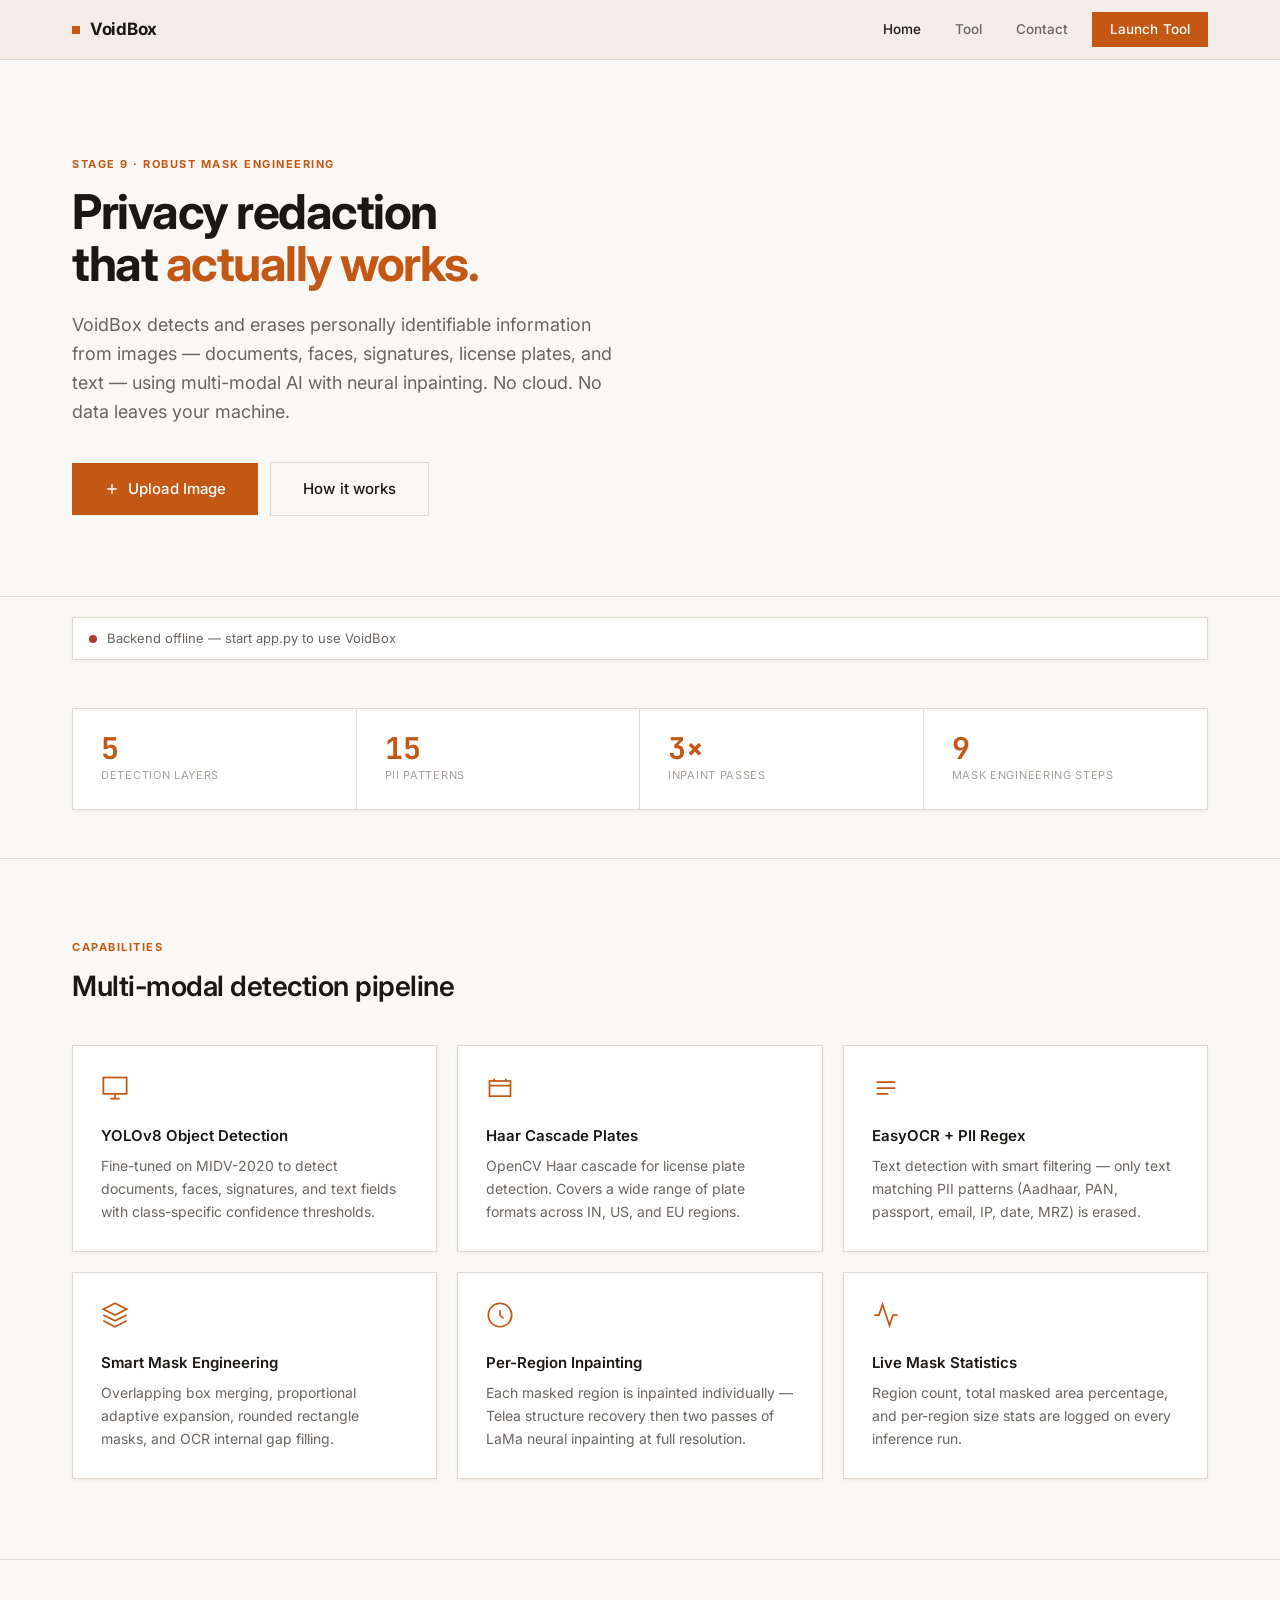
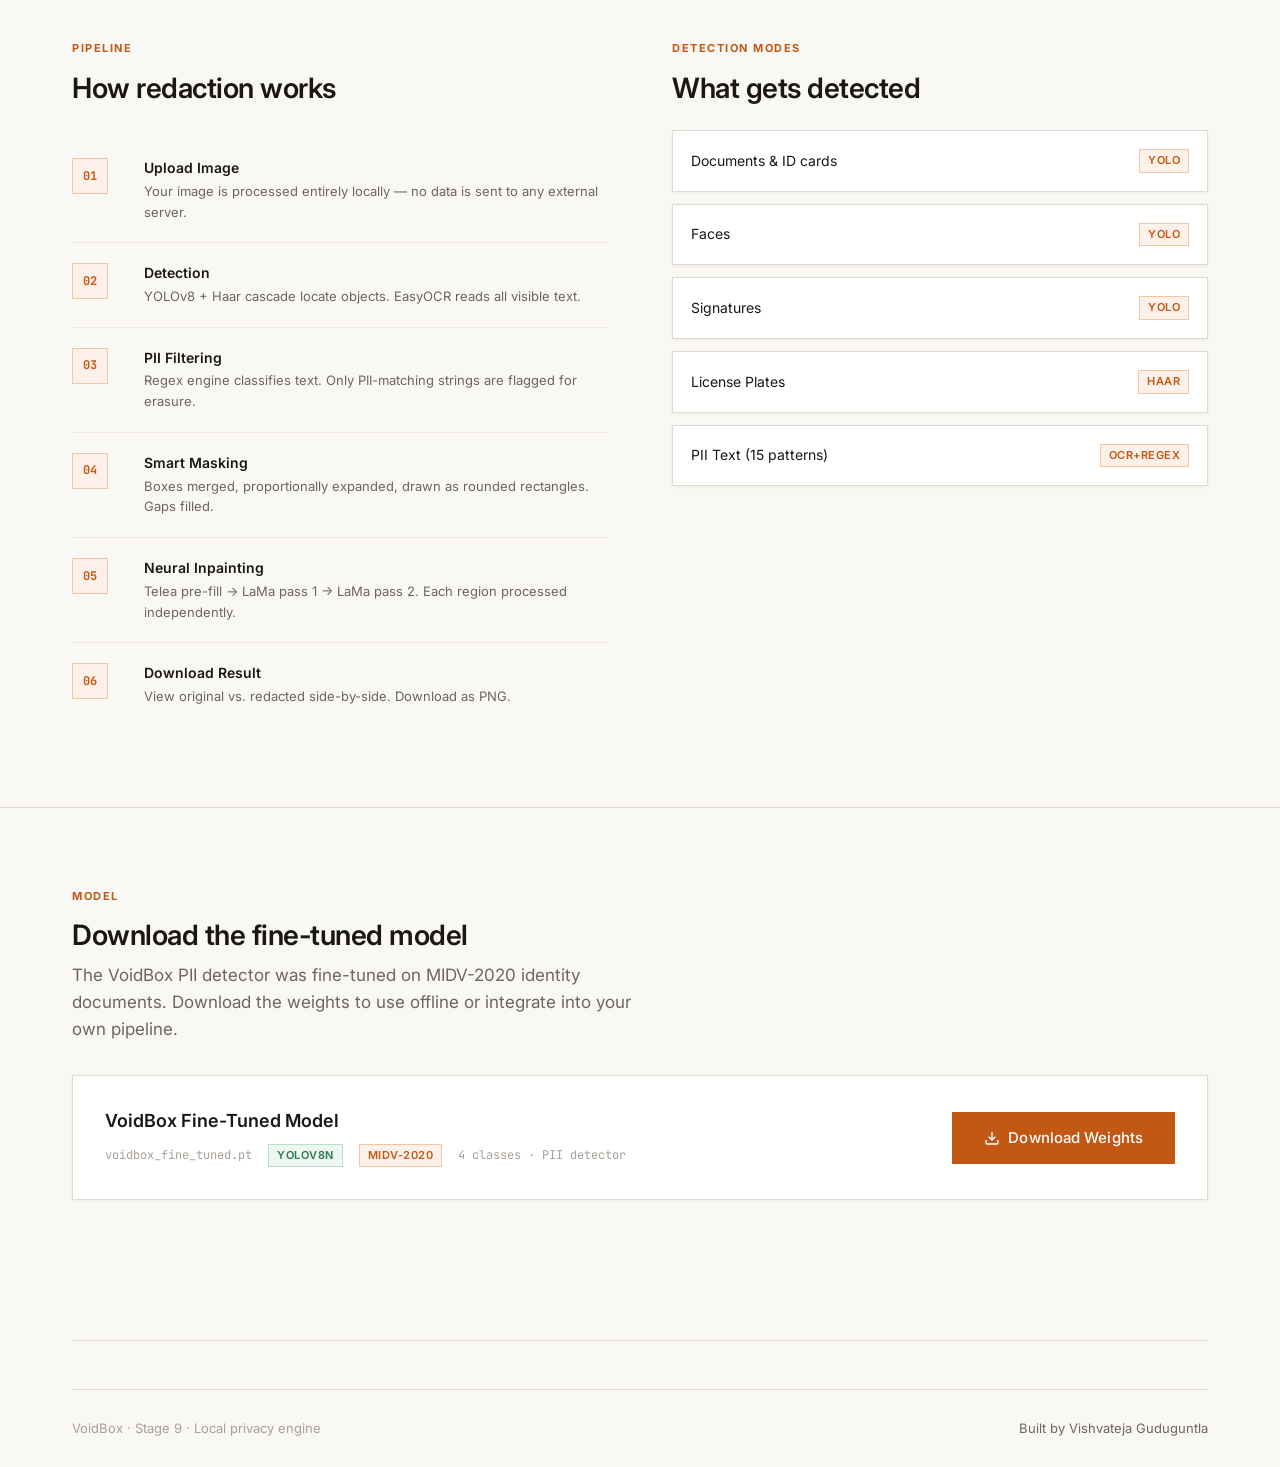
==== frontend/index.html @ fe22029d "Stage 10: Professional frontend + improved AI eraser - New Flask REST API (replaced Gradio UI) - 4-p" ====
<!DOCTYPE html>
<html lang="en">
<head>
  <meta charset="UTF-8">
  <meta name="viewport" content="width=device-width, initial-scale=1.0">
  <meta name="description" content="VoidBox — AI-powered PII detection and redaction engine. Remove personal information from images with YOLO, EasyOCR, and LaMa inpainting.">
  <title>VoidBox — PII Redaction Engine</title>
  <link rel="stylesheet" href="style.css">
</head>
<body>

  <!-- Navigation -->
  <nav class="nav">
    <div class="nav-inner">
      <a href="index.html" class="nav-brand">
        <span class="brand-dot"></span>
        VoidBox
      </a>
      <ul class="nav-links">
        <li><a href="index.html" class="active">Home</a></li>
        <li><a href="tool.html" class="nav-link-hide">Tool</a></li>
        <li><a href="contact.html" class="nav-link-hide">Contact</a></li>
        <li><a href="tool.html" class="nav-cta btn">Launch Tool</a></li>
      </ul>
    </div>
  </nav>

  <div class="page">

    <!-- Hero -->
    <section class="hero">
      <div class="container">
        <div class="hero-content">
          <span class="label">Stage 9 · Robust Mask Engineering</span>
          <h1>Privacy redaction<br>that <span>actually works.</span></h1>
          <p class="subtitle">
            VoidBox detects and erases personally identifiable information from images —
            documents, faces, signatures, license plates, and text — using multi-modal AI
            with neural inpainting. No cloud. No data leaves your machine.
          </p>
          <div class="hero-actions">
            <a href="tool.html" class="btn btn-primary btn-lg">
              <svg width="16" height="16" viewBox="0 0 24 24" fill="none" stroke="currentColor" stroke-width="2"><path d="M12 5v14M5 12h14"/></svg>
              Upload Image
            </a>
            <a href="#pipeline" class="btn btn-outline btn-lg">How it works</a>
          </div>
        </div>
      </div>
    </section>

    <!-- System status -->
    <div class="container" style="margin-top: 20px;">
      <div class="status-bar" id="healthBar">
        <span class="status-dot idle" id="healthDot"></span>
        <span id="healthText">Checking system status...</span>
      </div>
    </div>

    <!-- Stats -->
    <section class="section-sm">
      <div class="container">
        <div class="stats-row">
          <div class="stat-item">
            <div class="stat-value">5</div>
            <div class="stat-label">Detection Layers</div>
          </div>
          <div class="stat-item">
            <div class="stat-value">15</div>
            <div class="stat-label">PII Patterns</div>
          </div>
          <div class="stat-item">
            <div class="stat-value">3×</div>
            <div class="stat-label">Inpaint Passes</div>
          </div>
          <div class="stat-item">
            <div class="stat-value">9</div>
            <div class="stat-label">Mask Engineering Steps</div>
          </div>
        </div>
      </div>
    </section>

    <!-- Features -->
    <section class="section" style="border-top: 1px solid var(--border);">
      <div class="container">
        <span class="label">Capabilities</span>
        <h2 style="margin-bottom: 40px;">Multi-modal detection pipeline</h2>
        <div class="grid-3">
          <div class="card feature-card">
            <svg class="feature-icon" viewBox="0 0 24 24" fill="none" stroke="currentColor" stroke-width="1.5">
              <rect x="2" y="3" width="20" height="14" rx="0"/><path d="M8 21h8M12 17v4"/>
            </svg>
            <h3>YOLOv8 Object Detection</h3>
            <p>Fine-tuned on MIDV-2020 to detect documents, faces, signatures, and text fields with class-specific confidence thresholds.</p>
          </div>
          <div class="card feature-card">
            <svg class="feature-icon" viewBox="0 0 24 24" fill="none" stroke="currentColor" stroke-width="1.5">
              <rect x="3" y="6" width="18" height="13" rx="0"/><path d="M3 10h18M7 6V4M17 6V4"/>
            </svg>
            <h3>Haar Cascade Plates</h3>
            <p>OpenCV Haar cascade for license plate detection. Covers a wide range of plate formats across IN, US, and EU regions.</p>
          </div>
          <div class="card feature-card">
            <svg class="feature-icon" viewBox="0 0 24 24" fill="none" stroke="currentColor" stroke-width="1.5">
              <path d="M4 7h16M4 12h16M4 17h10"/>
            </svg>
            <h3>EasyOCR + PII Regex</h3>
            <p>Text detection with smart filtering — only text matching PII patterns (Aadhaar, PAN, passport, email, IP, date, MRZ) is erased.</p>
          </div>
          <div class="card feature-card">
            <svg class="feature-icon" viewBox="0 0 24 24" fill="none" stroke="currentColor" stroke-width="1.5">
              <path d="M12 2L2 7l10 5 10-5-10-5zM2 17l10 5 10-5M2 12l10 5 10-5"/>
            </svg>
            <h3>Smart Mask Engineering</h3>
            <p>Overlapping box merging, proportional adaptive expansion, rounded rectangle masks, and OCR internal gap filling.</p>
          </div>
          <div class="card feature-card">
            <svg class="feature-icon" viewBox="0 0 24 24" fill="none" stroke="currentColor" stroke-width="1.5">
              <circle cx="12" cy="12" r="10"/><path d="M12 8v4l3 3"/>
            </svg>
            <h3>Per-Region Inpainting</h3>
            <p>Each masked region is inpainted individually — Telea structure recovery then two passes of LaMa neural inpainting at full resolution.</p>
          </div>
          <div class="card feature-card">
            <svg class="feature-icon" viewBox="0 0 24 24" fill="none" stroke="currentColor" stroke-width="1.5">
              <polyline points="22 12 18 12 15 21 9 3 6 12 2 12"/>
            </svg>
            <h3>Live Mask Statistics</h3>
            <p>Region count, total masked area percentage, and per-region size stats are logged on every inference run.</p>
          </div>
        </div>
      </div>
    </section>

    <!-- Pipeline -->
    <section class="section" id="pipeline" style="border-top: 1px solid var(--border);">
      <div class="container">
        <div class="grid-2" style="gap: 64px; align-items: start;">
          <div>
            <span class="label">Pipeline</span>
            <h2 style="margin-bottom: 32px;">How redaction works</h2>
            <div class="pipeline-steps">
              <div class="pipeline-step">
                <div class="step-num">01</div>
                <div class="step-content">
                  <h3>Upload Image</h3>
                  <p>Your image is processed entirely locally — no data is sent to any external server.</p>
                </div>
              </div>
              <div class="pipeline-step">
                <div class="step-num">02</div>
                <div class="step-content">
                  <h3>Detection</h3>
                  <p>YOLOv8 + Haar cascade locate objects. EasyOCR reads all visible text.</p>
                </div>
              </div>
              <div class="pipeline-step">
                <div class="step-num">03</div>
                <div class="step-content">
                  <h3>PII Filtering</h3>
                  <p>Regex engine classifies text. Only PII-matching strings are flagged for erasure.</p>
                </div>
              </div>
              <div class="pipeline-step">
                <div class="step-num">04</div>
                <div class="step-content">
                  <h3>Smart Masking</h3>
                  <p>Boxes merged, proportionally expanded, drawn as rounded rectangles. Gaps filled.</p>
                </div>
              </div>
              <div class="pipeline-step">
                <div class="step-num">05</div>
                <div class="step-content">
                  <h3>Neural Inpainting</h3>
                  <p>Telea pre-fill → LaMa pass 1 → LaMa pass 2. Each region processed independently.</p>
                </div>
              </div>
              <div class="pipeline-step">
                <div class="step-num">06</div>
                <div class="step-content">
                  <h3>Download Result</h3>
                  <p>View original vs. redacted side-by-side. Download as PNG.</p>
                </div>
              </div>
            </div>
          </div>
          <div>
            <span class="label">Detection Modes</span>
            <h2 style="margin-bottom: 24px;">What gets detected</h2>
            <div style="display: flex; flex-direction: column; gap: 12px; margin-bottom: 32px;">
              <div class="card card-sm" style="display: flex; justify-content: space-between; align-items: center;">
                <span style="font-size: 14px;">Documents &amp; ID cards</span>
                <span class="badge badge-accent">YOLO</span>
              </div>
              <div class="card card-sm" style="display: flex; justify-content: space-between; align-items: center;">
                <span style="font-size: 14px;">Faces</span>
                <span class="badge badge-accent">YOLO</span>
              </div>
              <div class="card card-sm" style="display: flex; justify-content: space-between; align-items: center;">
                <span style="font-size: 14px;">Signatures</span>
                <span class="badge badge-accent">YOLO</span>
              </div>
              <div class="card card-sm" style="display: flex; justify-content: space-between; align-items: center;">
                <span style="font-size: 14px;">License Plates</span>
                <span class="badge badge-accent">Haar</span>
              </div>
              <div class="card card-sm" style="display: flex; justify-content: space-between; align-items: center;">
                <span style="font-size: 14px;">PII Text (15 patterns)</span>
                <span class="badge badge-accent">OCR+Regex</span>
              </div>
            </div>
          </div>
        </div>
      </div>
    </section>

    <!-- Model Download -->
    <section class="section" id="download" style="border-top: 1px solid var(--border);">
      <div class="container">
        <span class="label">Model</span>
        <h2 style="margin-bottom: 8px;">Download the fine-tuned model</h2>
        <p class="subtitle" style="margin-bottom: 32px;">
          The VoidBox PII detector was fine-tuned on MIDV-2020 identity documents.
          Download the weights to use offline or integrate into your own pipeline.
        </p>
        <div class="download-card">
          <div>
            <h3 style="margin-bottom: 6px;">VoidBox Fine-Tuned Model</h3>
            <div class="download-meta">
              <span class="download-tag">voidbox_fine_tuned.pt</span>
              <span class="badge badge-success">YOLOv8n</span>
              <span class="badge badge-accent">MIDV-2020</span>
              <span class="download-tag">4 classes · PII detector</span>
            </div>
          </div>
          <div>
            <a href="/api/download-model" class="btn btn-primary btn-lg" id="downloadModelBtn"
               onclick="handleModelDownload(event)">
              <svg width="16" height="16" viewBox="0 0 24 24" fill="none" stroke="currentColor" stroke-width="2">
                <path d="M21 15v4a2 2 0 01-2 2H5a2 2 0 01-2-2v-4M7 10l5 5 5-5M12 15V3"/>
              </svg>
              Download Weights
            </a>
          </div>
        </div>
        <p id="downloadStatus" style="margin-top: 12px; font-size: 13px; color: var(--text-muted);"></p>
      </div>
    </section>

    <!-- Footer -->
    <div class="container">
      <div class="divider"></div>
      <div class="footer">
        <span class="footer-text">VoidBox · Stage 9 · Local privacy engine</span>
        <a href="contact.html" class="footer-text" style="color: var(--text-secondary);">Built by Vishvateja Guduguntla</a>
      </div>
    </div>

  </div><!-- /page -->

  <script src="app.js"></script>
  <script>
    // Health check on load
    fetch('/api/health')
      .then(r => r.json())
      .then(data => {
        const dot  = document.getElementById('healthDot');
        const text = document.getElementById('healthText');
        dot.className  = 'status-dot ok';
        text.textContent = `System online · ${data.model} · ${data.device.toUpperCase()} · ${data.stage}`;
      })
      .catch(() => {
        const dot  = document.getElementById('healthDot');
        const text = document.getElementById('healthText');
        dot.className  = 'status-dot error';
        text.textContent = 'Backend offline — start app.py to use VoidBox';
      });

    function handleModelDownload(e) {
      const status = document.getElementById('downloadStatus');
      status.textContent = 'Preparing download...';
      fetch('/api/download-model', { method: 'GET' })
        .then(r => {
          if (!r.ok) return r.json().then(d => { throw new Error(d.error); });
          status.textContent = 'Download started.';
        })
        .catch(err => {
          e.preventDefault();
          status.style.color = 'var(--danger)';
          status.textContent = `Error: ${err.message}`;
        });
    }
  </script>
</body>
</html>
---- frontend/style.css ----
/* ─── VoidBox Design System — Claude-inspired warm palette ─────────────────── */

@import url('https://fonts.googleapis.com/css2?family=Inter:wght@300;400;500;600;700&family=JetBrains+Mono:wght@400;500&display=swap');

:root {
  /* ── Claude-inspired warm cream palette ── */
  --bg-primary: #faf8f5;
  /* warm off-white — main background */
  --bg-secondary: #f2ede6;
  /* slightly darker cream — nav, footer */
  --bg-card: #ffffff;
  /* pure white cards */
  --bg-input: #f5f0e8;
  /* warm input background */
  --border: #e0d9cf;
  /* warm gray borders */
  --border-light: #ede7dd;
  /* lighter for table rows */

  --text-primary: #1a1714;
  /* near-black warm */
  --text-secondary: #6b6560;
  /* warm mid-gray */
  --text-muted: #a8a09a;
  /* light warm gray */

  /* Accent — Claude's warm orange-terracotta */
  --accent: #c25813;
  /* primary orange */
  --accent-hover: #a8490f;
  /* darker on hover */
  --accent-light: #fdf0e8;
  /* very light orange tint */

  --success: #2d7a4f;
  --success-light: #edf7f2;
  --danger: #b33a2b;
  --danger-light: #fdf2f0;
  --warn: #a07010;
  --warn-light: #fdf7e8;

  --max-width: 1200px;
  --nav-h: 60px;

  --font-sans: 'Inter', -apple-system, BlinkMacSystemFont, sans-serif;
  --font-mono: 'JetBrains Mono', 'Fira Code', monospace;

  /* subtle shadow for cards on light bg */
  --shadow-sm: 0 1px 3px rgba(60, 40, 20, 0.07);
  --shadow-md: 0 4px 12px rgba(60, 40, 20, 0.09);
}

/* ─── Reset ──────────────────────────────────────────────────────────────────── */
*,
*::before,
*::after {
  box-sizing: border-box;
  margin: 0;
  padding: 0;
}

html {
  scroll-behavior: smooth;
}

body {
  font-family: var(--font-sans);
  background: var(--bg-primary);
  color: var(--text-primary);
  line-height: 1.6;
  font-size: 15px;
  -webkit-font-smoothing: antialiased;
}

a {
  color: inherit;
  text-decoration: none;
}

img {
  display: block;
  max-width: 100%;
}

/* ─── Navigation ──────────────────────────────────────────────────────────────── */
.nav {
  position: fixed;
  top: 0;
  left: 0;
  right: 0;
  height: var(--nav-h);
  background: var(--bg-secondary);
  border-bottom: 1px solid var(--border);
  z-index: 100;
}

.nav-inner {
  max-width: var(--max-width);
  width: 100%;
  margin: 0 auto;
  padding: 0 32px;
  height: 100%;
  display: flex;
  align-items: center;
  justify-content: space-between;
}

.nav-brand {
  font-weight: 700;
  font-size: 17px;
  letter-spacing: -0.3px;
  color: var(--text-primary);
  display: flex;
  align-items: center;
  gap: 10px;
}

.nav-brand .brand-dot {
  width: 8px;
  height: 8px;
  background: var(--accent);
  display: inline-block;
}

.nav-links {
  display: flex;
  align-items: center;
  gap: 2px;
  list-style: none;
}

.nav-links a {
  display: block;
  padding: 6px 16px;
  font-size: 13.5px;
  font-weight: 500;
  color: var(--text-secondary);
  transition: color 0.15s;
}

.nav-links a:hover,
.nav-links a.active {
  color: var(--text-primary);
}

.nav-links .nav-cta {
  background: var(--accent);
  color: #fff;
  padding: 7px 18px;
  font-size: 13.5px;
  margin-left: 6px;
  transition: background 0.15s;
}

.nav-links .nav-cta:hover {
  background: var(--accent-hover);
}

/* ─── Page Wrapper ───────────────────────────────────────────────────────────── */
.page {
  padding-top: var(--nav-h);
  min-height: 100vh;
}

.container {
  max-width: var(--max-width);
  margin: 0 auto;
  padding: 0 32px;
}

.section {
  padding: 80px 0;
}

.section-sm {
  padding: 48px 0;
}

/* ─── Typography ─────────────────────────────────────────────────────────────── */
h1 {
  font-size: 48px;
  font-weight: 700;
  line-height: 1.1;
  letter-spacing: -1.5px;
}

h2 {
  font-size: 28px;
  font-weight: 600;
  line-height: 1.3;
  letter-spacing: -0.5px;
}

h3 {
  font-size: 18px;
  font-weight: 600;
  line-height: 1.4;
}

h4 {
  font-size: 11px;
  font-weight: 700;
  letter-spacing: 1.2px;
  text-transform: uppercase;
  color: var(--text-muted);
}

.label {
  font-size: 11px;
  font-weight: 700;
  letter-spacing: 1.5px;
  text-transform: uppercase;
  color: var(--accent);
  display: block;
  margin-bottom: 12px;
}

.subtitle {
  color: var(--text-secondary);
  font-size: 17px;
  line-height: 1.6;
  max-width: 560px;
}

/* ─── Buttons ────────────────────────────────────────────────────────────────── */
.btn {
  display: inline-flex;
  align-items: center;
  gap: 8px;
  padding: 11px 24px;
  font-size: 14px;
  font-weight: 500;
  font-family: var(--font-sans);
  border: none;
  cursor: pointer;
  transition: all 0.15s;
  letter-spacing: 0.1px;
  white-space: nowrap;
}

.btn-primary {
  background: var(--accent);
  color: #fff;
}

.btn-primary:hover {
  background: var(--accent-hover);
}

.btn-outline {
  background: transparent;
  color: var(--text-primary);
  border: 1px solid var(--border);
}

.btn-outline:hover {
  border-color: var(--text-secondary);
  background: var(--bg-secondary);
}

.btn-danger {
  background: var(--danger);
  color: #fff;
}

.btn-danger:hover {
  background: #962e22;
}

.btn-success {
  background: var(--success);
  color: #fff;
}

.btn-success:hover {
  background: #235f3d;
}

.btn-lg {
  padding: 14px 32px;
  font-size: 15px;
}

.btn-sm {
  padding: 7px 16px;
  font-size: 13px;
}

.btn:disabled {
  opacity: 0.4;
  cursor: not-allowed;
}

/* ─── Cards ──────────────────────────────────────────────────────────────────── */
.card {
  background: var(--bg-card);
  border: 1px solid var(--border);
  padding: 28px;
  box-shadow: var(--shadow-sm);
}

.card-sm {
  padding: 18px;
}

/* ─── Grid ───────────────────────────────────────────────────────────────────── */
.grid-2 {
  display: grid;
  grid-template-columns: 1fr 1fr;
  gap: 24px;
}

.grid-3 {
  display: grid;
  grid-template-columns: repeat(3, 1fr);
  gap: 20px;
}

.grid-4 {
  display: grid;
  grid-template-columns: repeat(4, 1fr);
  gap: 16px;
}

/* ─── Form Controls ──────────────────────────────────────────────────────────── */
.form-group {
  margin-bottom: 20px;
}

.form-label {
  display: block;
  font-size: 13px;
  font-weight: 600;
  color: var(--text-secondary);
  margin-bottom: 8px;
}

.form-input,
.form-select {
  width: 100%;
  background: var(--bg-input);
  border: 1px solid var(--border);
  color: var(--text-primary);
  padding: 10px 14px;
  font-size: 14px;
  font-family: var(--font-sans);
  outline: none;
  transition: border-color 0.15s;
}

.form-input:focus,
.form-select:focus {
  border-color: var(--accent);
}

/* Checkbox */
.checkbox-group {
  display: flex;
  flex-direction: column;
  gap: 10px;
}

.checkbox-item {
  display: flex;
  align-items: center;
  gap: 10px;
  cursor: pointer;
  font-size: 14px;
  color: var(--text-secondary);
  user-select: none;
}

.checkbox-item input[type=checkbox] {
  display: none;
}

.checkbox-box {
  width: 16px;
  height: 16px;
  border: 1.5px solid var(--border);
  background: var(--bg-card);
  flex-shrink: 0;
  position: relative;
  transition: all 0.15s;
}

.checkbox-item input:checked~.checkbox-box {
  background: var(--accent);
  border-color: var(--accent);
}

.checkbox-item input:checked~.checkbox-box::after {
  content: '';
  position: absolute;
  left: 4px;
  top: 1px;
  width: 5px;
  height: 9px;
  border: 2px solid #fff;
  border-top: none;
  border-left: none;
  transform: rotate(40deg);
}

.checkbox-item:hover .checkbox-box {
  border-color: var(--accent);
}

.checkbox-item span {
  color: var(--text-primary);
}

/* Radio */
.radio-group {
  display: flex;
  flex-direction: column;
  gap: 10px;
}

.radio-item {
  display: flex;
  align-items: center;
  gap: 10px;
  cursor: pointer;
  font-size: 14px;
  user-select: none;
}

.radio-item input[type=radio] {
  display: none;
}

.radio-dot {
  width: 16px;
  height: 16px;
  border: 1.5px solid var(--border);
  border-radius: 50%;
  background: var(--bg-card);
  flex-shrink: 0;
  position: relative;
  transition: all 0.15s;
}

.radio-item input:checked~.radio-dot {
  border-color: var(--accent);
}

.radio-item input:checked~.radio-dot::after {
  content: '';
  position: absolute;
  left: 3px;
  top: 3px;
  width: 8px;
  height: 8px;
  border-radius: 50%;
  background: var(--accent);
}

/* Slider */
.slider-wrap {
  display: flex;
  align-items: center;
  gap: 12px;
}

input[type=range] {
  flex: 1;
  -webkit-appearance: none;
  height: 3px;
  background: var(--border);
  outline: none;
  cursor: pointer;
}

input[type=range]::-webkit-slider-thumb {
  -webkit-appearance: none;
  width: 14px;
  height: 14px;
  background: var(--accent);
  cursor: pointer;
}

.slider-val {
  font-family: var(--font-mono);
  font-size: 13px;
  color: var(--text-secondary);
  min-width: 32px;
  text-align: right;
}

/* ─── Upload Zone ────────────────────────────────────────────────────────────── */
.upload-zone {
  border: 2px dashed var(--border);
  background: var(--bg-input);
  padding: 56px 32px;
  text-align: center;
  cursor: pointer;
  transition: all 0.15s;
  position: relative;
}

.upload-zone:hover,
.upload-zone.drag-over {
  border-color: var(--accent);
  background: var(--accent-light);
}

.upload-zone input[type=file] {
  position: absolute;
  inset: 0;
  opacity: 0;
  cursor: pointer;
  width: 100%;
  height: 100%;
}

.upload-icon {
  width: 40px;
  height: 40px;
  margin: 0 auto 16px;
  color: var(--accent);
}

.upload-title {
  font-size: 16px;
  font-weight: 600;
  margin-bottom: 6px;
  color: var(--text-primary);
}

.upload-sub {
  font-size: 13px;
  color: var(--text-secondary);
}

.upload-preview {
  width: 100%;
  max-height: 320px;
  object-fit: contain;
  background: var(--bg-input);
}

/* ─── Status Bar ─────────────────────────────────────────────────────────────── */
.status-bar {
  display: flex;
  align-items: center;
  gap: 10px;
  font-size: 13px;
  color: var(--text-secondary);
  background: var(--bg-card);
  border: 1px solid var(--border);
  padding: 10px 16px;
  box-shadow: var(--shadow-sm);
}

.status-dot {
  width: 8px;
  height: 8px;
  border-radius: 50%;
  flex-shrink: 0;
}

.status-dot.ok {
  background: var(--success);
}

.status-dot.warn {
  background: var(--warn);
}

.status-dot.error {
  background: var(--danger);
}

.status-dot.idle {
  background: var(--text-muted);
}

/* ─── Spinner ────────────────────────────────────────────────────────────────── */
.spinner-overlay {
  display: none;
  position: fixed;
  inset: 0;
  background: rgba(250, 248, 245, 0.82);
  z-index: 200;
  flex-direction: column;
  align-items: center;
  justify-content: center;
  gap: 16px;
}

.spinner-overlay.visible {
  display: flex;
}

.spinner {
  width: 36px;
  height: 36px;
  border: 3px solid var(--border);
  border-top-color: var(--accent);
  border-radius: 50%;
  animation: spin 0.8s linear infinite;
}

@keyframes spin {
  to {
    transform: rotate(360deg);
  }
}

.spinner-text {
  font-size: 14px;
  color: var(--text-secondary);
  font-family: var(--font-mono);
}

/* ─── Table ──────────────────────────────────────────────────────────────────── */
.table-wrap {
  overflow-x: auto;
}

table {
  width: 100%;
  border-collapse: collapse;
  font-size: 13px;
}

th {
  text-align: left;
  padding: 10px 16px;
  font-size: 11px;
  font-weight: 700;
  letter-spacing: 0.8px;
  text-transform: uppercase;
  color: var(--text-muted);
  background: var(--bg-secondary);
  border-bottom: 1px solid var(--border);
}

td {
  padding: 10px 16px;
  border-bottom: 1px solid var(--border-light);
  color: var(--text-secondary);
  font-family: var(--font-mono);
  font-size: 12px;
}

td.erased {
  color: var(--danger);
  font-weight: 600;
}

td.kept {
  color: var(--success);
  font-weight: 600;
}

tr:hover td {
  background: var(--bg-secondary);
}

tr:last-child td {
  border-bottom: none;
}

/* ─── Badge ──────────────────────────────────────────────────────────────────── */
.badge {
  display: inline-block;
  font-size: 11px;
  font-weight: 600;
  letter-spacing: 0.5px;
  padding: 2px 8px;
  text-transform: uppercase;
}

.badge-accent {
  background: var(--accent-light);
  color: var(--accent);
  border: 1px solid #f0c8a8;
}

.badge-success {
  background: var(--success-light);
  color: var(--success);
  border: 1px solid #b8dfc9;
}

.badge-danger {
  background: var(--danger-light);
  color: var(--danger);
  border: 1px solid #f0c0b8;
}

/* ─── Stats Row ──────────────────────────────────────────────────────────────── */
.stats-row {
  display: grid;
  grid-template-columns: repeat(4, 1fr);
  border: 1px solid var(--border);
  background: var(--bg-card);
  box-shadow: var(--shadow-sm);
}

.stat-item {
  padding: 24px 28px;
  border-right: 1px solid var(--border);
}

.stat-item:last-child {
  border-right: none;
}

.stat-value {
  font-size: 30px;
  font-weight: 700;
  font-family: var(--font-mono);
  color: var(--accent);
  line-height: 1;
  margin-bottom: 4px;
}

.stat-label {
  font-size: 11px;
  color: var(--text-muted);
  text-transform: uppercase;
  letter-spacing: 0.7px;
}

/* ─── Divider ────────────────────────────────────────────────────────────────── */
.divider {
  height: 1px;
  background: var(--border);
  margin: 48px 0;
}

/* ─── Feature Card ───────────────────────────────────────────────────────────── */
.feature-icon {
  width: 28px;
  height: 28px;
  color: var(--accent);
  margin-bottom: 16px;
}

.feature-card h3 {
  margin-bottom: 8px;
  font-size: 15px;
  color: var(--text-primary);
}

.feature-card p {
  color: var(--text-secondary);
  font-size: 14px;
  line-height: 1.65;
}

/* ─── Pipeline Steps ─────────────────────────────────────────────────────────── */
.pipeline-steps {
  display: flex;
  flex-direction: column;
}

.pipeline-step {
  display: grid;
  grid-template-columns: 52px 1fr;
  gap: 20px;
  padding: 20px 0;
  border-bottom: 1px solid var(--border-light);
}

.pipeline-step:last-child {
  border-bottom: none;
}

.step-num {
  width: 36px;
  height: 36px;
  background: var(--accent-light);
  border: 1px solid #f0c8a8;
  display: flex;
  align-items: center;
  justify-content: center;
  font-family: var(--font-mono);
  font-size: 12px;
  font-weight: 700;
  color: var(--accent);
  flex-shrink: 0;
}

.step-content h3 {
  font-size: 14px;
  font-weight: 600;
  margin-bottom: 3px;
  color: var(--text-primary);
}

.step-content p {
  font-size: 13px;
  color: var(--text-secondary);
  line-height: 1.6;
}

/* ─── Alert ──────────────────────────────────────────────────────────────────── */
.alert {
  display: flex;
  align-items: flex-start;
  gap: 12px;
  padding: 14px 16px;
  font-size: 13px;
  border-left: 3px solid;
  margin-bottom: 20px;
}

.alert-info {
  background: var(--accent-light);
  border-color: var(--accent);
  color: var(--text-secondary);
}

.alert-success {
  background: var(--success-light);
  border-color: var(--success);
  color: var(--text-secondary);
}

.alert-danger {
  background: var(--danger-light);
  border-color: var(--danger);
  color: var(--text-secondary);
}

/* ─── Download Card ──────────────────────────────────────────────────────────── */
.download-card {
  background: var(--bg-card);
  border: 1px solid var(--border);
  padding: 32px;
  display: grid;
  grid-template-columns: 1fr auto;
  align-items: center;
  gap: 24px;
  box-shadow: var(--shadow-sm);
}

.download-meta {
  display: flex;
  align-items: center;
  gap: 16px;
  margin-top: 10px;
  flex-wrap: wrap;
}

.download-tag {
  font-family: var(--font-mono);
  font-size: 12px;
  color: var(--text-muted);
}

/* ─── Contact Card ───────────────────────────────────────────────────────────── */
.contact-card {
  display: flex;
  align-items: center;
  gap: 16px;
  padding: 20px;
  background: var(--bg-card);
  border: 1px solid var(--border);
  box-shadow: var(--shadow-sm);
  transition: border-color 0.15s, box-shadow 0.15s;
}

.contact-card:hover {
  border-color: var(--accent);
  box-shadow: var(--shadow-md);
}

.contact-icon {
  width: 40px;
  height: 40px;
  background: var(--accent-light);
  border: 1px solid #f0c8a8;
  display: flex;
  align-items: center;
  justify-content: center;
  flex-shrink: 0;
  color: var(--accent);
}

.contact-label {
  font-size: 11px;
  color: var(--text-muted);
  text-transform: uppercase;
  letter-spacing: 0.5px;
}

.contact-val {
  font-size: 14px;
  font-weight: 500;
  color: var(--text-primary);
}

/* ─── Hero ───────────────────────────────────────────────────────────────────── */
.hero {
  padding: 96px 0 80px;
  border-bottom: 1px solid var(--border);
}

.hero h1 {
  margin-bottom: 20px;
}

.hero h1 span {
  color: var(--accent);
}

.hero .subtitle {
  margin-bottom: 36px;
  font-size: 18px;
}

.hero-actions {
  display: flex;
  gap: 12px;
  align-items: center;
  flex-wrap: wrap;
}

.hero-note {
  font-size: 13px;
  color: var(--text-muted);
}

/* ─── Footer ─────────────────────────────────────────────────────────────────── */
.footer {
  border-top: 1px solid var(--border);
  padding: 28px 0;
  display: flex;
  align-items: center;
  justify-content: space-between;
}

.footer-text {
  font-size: 13px;
  color: var(--text-muted);
}

/* ─── Image Compare ──────────────────────────────────────────────────────────── */
.img-compare {
  display: grid;
  grid-template-columns: 1fr 1fr;
  gap: 2px;
  background: var(--border);
}

.img-compare-panel {
  background: var(--bg-card);
  overflow: hidden;
}

.img-compare-label {
  padding: 8px 14px;
  font-size: 11px;
  font-weight: 700;
  letter-spacing: 0.8px;
  text-transform: uppercase;
  color: var(--text-muted);
  background: var(--bg-secondary);
  border-bottom: 1px solid var(--border);
}

.img-compare img {
  width: 100%;
  height: 360px;
  object-fit: contain;
  background: var(--bg-input);
}

/* ─── Empty States ───────────────────────────────────────────────────────────── */
.empty {
  text-align: center;
  padding: 56px;
  color: var(--text-muted);
}

.empty-icon {
  font-size: 40px;
  margin-bottom: 12px;
}

.empty p {
  font-size: 14px;
}

/* ─── Responsive ─────────────────────────────────────────────────────────────── */
@media (max-width: 900px) {
  h1 {
    font-size: 34px;
  }

  .grid-2,
  .grid-3,
  .grid-4 {
    grid-template-columns: 1fr;
  }

  .stats-row {
    grid-template-columns: repeat(2, 1fr);
  }

  .img-compare {
    grid-template-columns: 1fr;
  }

  .download-card {
    grid-template-columns: 1fr;
  }

  .container {
    padding: 0 20px;
  }

  .nav-inner {
    padding: 0 20px;
  }
}

@media (max-width: 600px) {
  .stats-row {
    grid-template-columns: 1fr 1fr;
  }

  .hero {
    padding: 60px 0 48px;
  }

  .nav-links .nav-link-hide {
    display: none;
  }
}
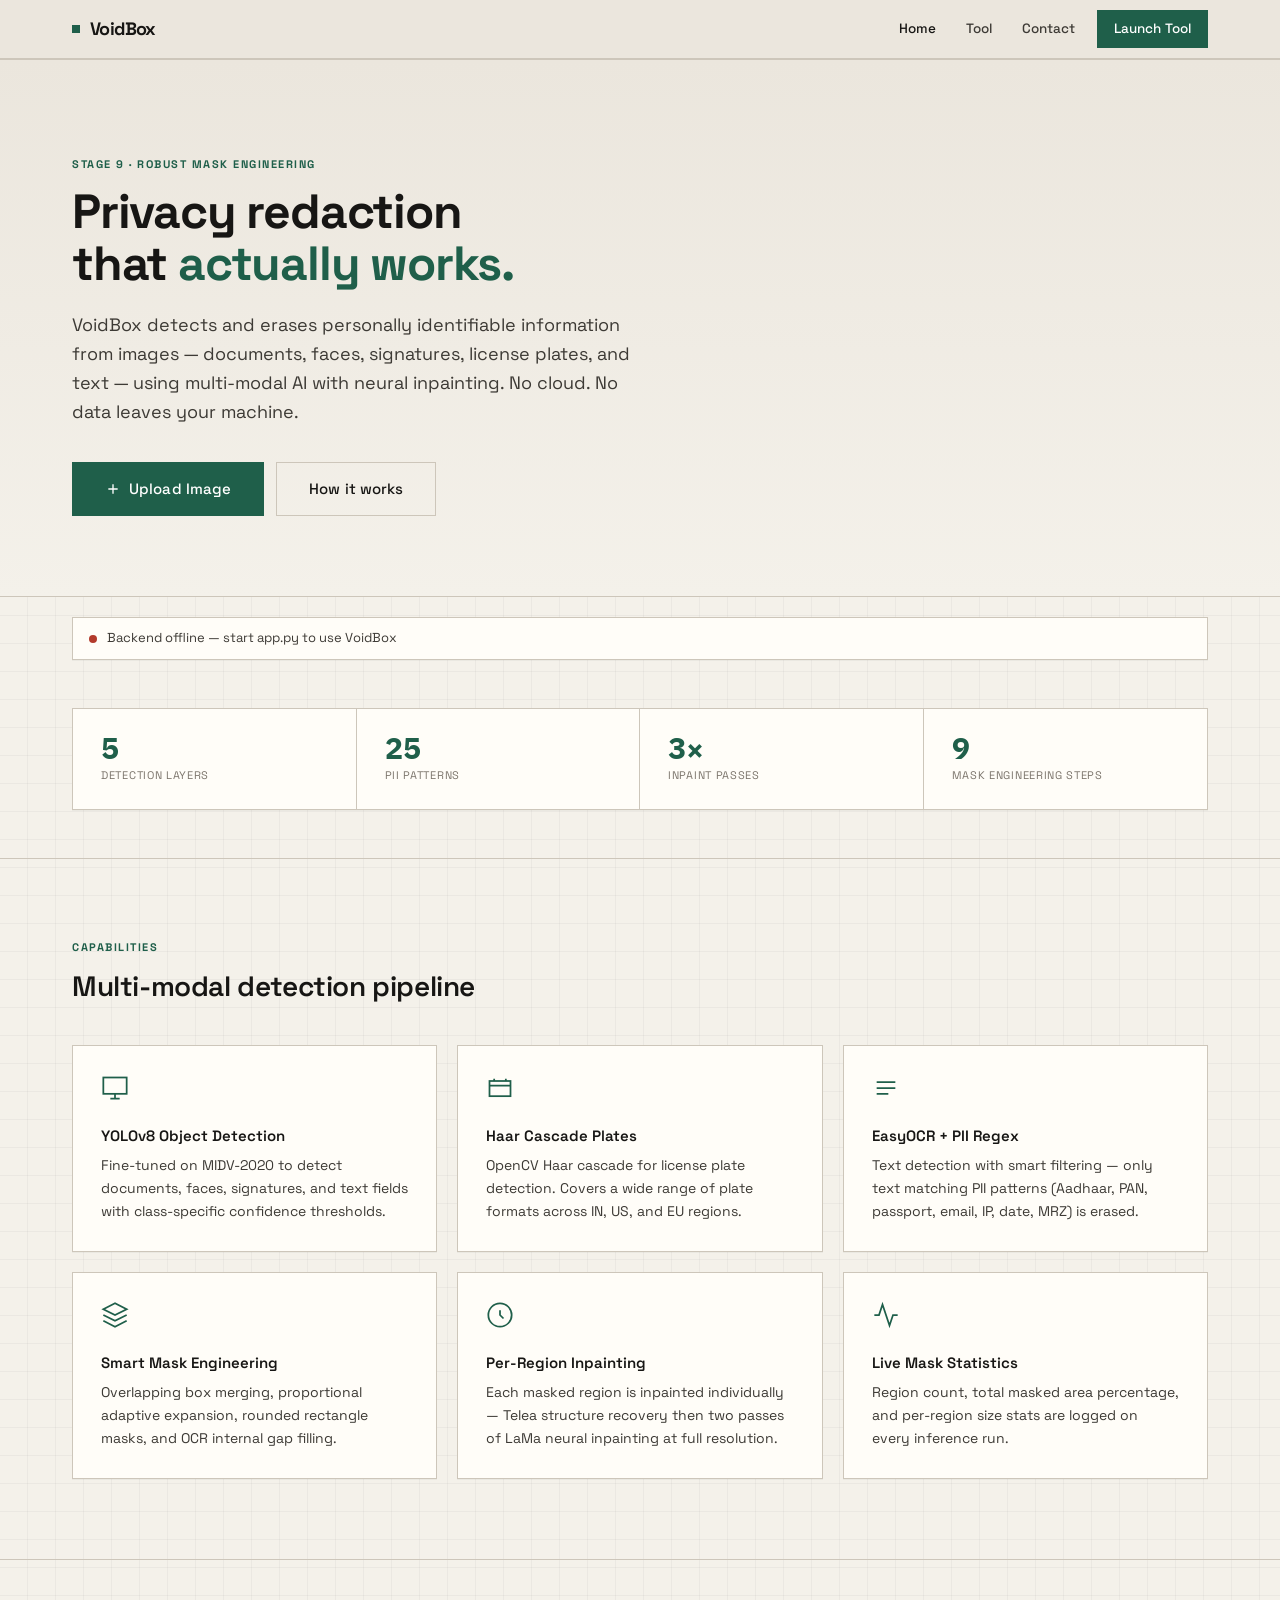
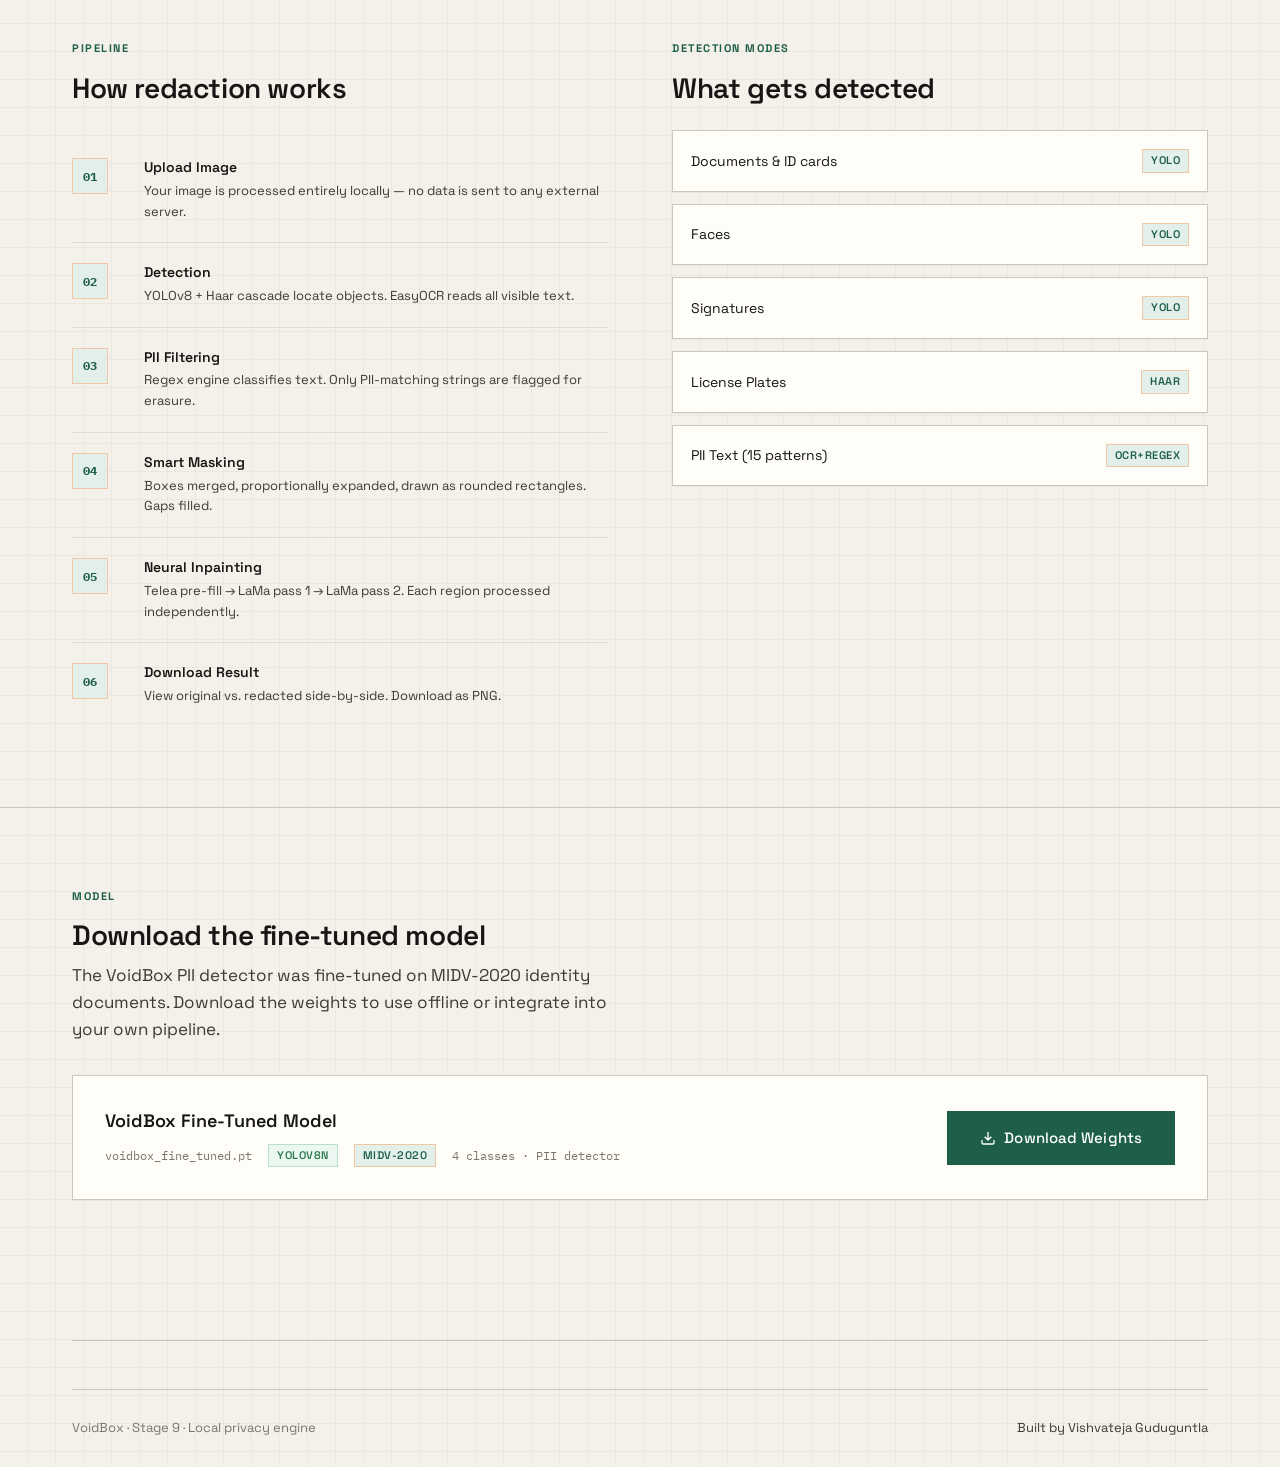
==== commit 44e9e3c9: "fix: restructure project, fix irregularities, improve docs - Moved training scripts (train.py, downl" ====
--- a/frontend/index.html
+++ b/frontend/index.html
@@ -66,7 +66,7 @@
             <div class="stat-label">Detection Layers</div>
           </div>
           <div class="stat-item">
-            <div class="stat-value">15</div>
+            <div class="stat-value">25</div>
             <div class="stat-label">PII Patterns</div>
           </div>
           <div class="stat-item">
--- a/frontend/style.css
+++ b/frontend/style.css
@@ -1,36 +1,33 @@
-/* ─── VoidBox Design System — Claude-inspired warm palette ─────────────────── */
-
-@import url('https://fonts.googleapis.com/css2?family=Inter:wght@300;400;500;600;700&family=JetBrains+Mono:wght@400;500&display=swap');
+/* ─── VoidBox Design System — Print/Industrial palette ─────────────────── */
+
+@import url('https://fonts.googleapis.com/css2?family=Space+Grotesk:wght@400;500;600;700&family=IBM+Plex+Mono:wght@400;500&display=swap');
 
 :root {
-  /* ── Claude-inspired warm cream palette ── */
-  --bg-primary: #faf8f5;
-  /* warm off-white — main background */
-  --bg-secondary: #f2ede6;
-  /* slightly darker cream — nav, footer */
-  --bg-card: #ffffff;
-  /* pure white cards */
-  --bg-input: #f5f0e8;
-  /* warm input background */
-  --border: #e0d9cf;
-  /* warm gray borders */
-  --border-light: #ede7dd;
-  /* lighter for table rows */
-
-  --text-primary: #1a1714;
-  /* near-black warm */
-  --text-secondary: #6b6560;
-  /* warm mid-gray */
-  --text-muted: #a8a09a;
-  /* light warm gray */
-
-  /* Accent — Claude's warm orange-terracotta */
-  --accent: #c25813;
-  /* primary orange */
-  --accent-hover: #a8490f;
-  /* darker on hover */
-  --accent-light: #fdf0e8;
-  /* very light orange tint */
+  /* ── Matte paper palette ── */
+  --bg-primary: #f4f1ea;
+  /* warm paper */
+  --bg-secondary: #ebe6dd;
+  /* panel background */
+  --bg-card: #fffdf8;
+  /* card */
+  --bg-input: #f2eee5;
+  /* input */
+  --border: #cdc6ba;
+  /* line */
+  --border-light: #e3ddd1;
+  /* row lines */
+
+  --text-primary: #171614;
+  /* ink */
+  --text-secondary: #3d3a35;
+  /* graphite */
+  --text-muted: #7c756c;
+  /* quiet text */
+
+  /* Accent — industrial green */
+  --accent: #1f5f4a;
+  --accent-hover: #184a3a;
+  --accent-light: #e3f0ea;
 
   --success: #2d7a4f;
   --success-light: #edf7f2;
@@ -42,12 +39,12 @@
   --max-width: 1200px;
   --nav-h: 60px;
 
-  --font-sans: 'Inter', -apple-system, BlinkMacSystemFont, sans-serif;
-  --font-mono: 'JetBrains Mono', 'Fira Code', monospace;
+  --font-sans: 'Space Grotesk', 'IBM Plex Sans', -apple-system, BlinkMacSystemFont, sans-serif;
+  --font-mono: 'IBM Plex Mono', 'Fira Code', monospace;
 
   /* subtle shadow for cards on light bg */
-  --shadow-sm: 0 1px 3px rgba(60, 40, 20, 0.07);
-  --shadow-md: 0 4px 12px rgba(60, 40, 20, 0.09);
+  --shadow-sm: 0 1px 0 rgba(0, 0, 0, 0.04);
+  --shadow-md: 0 2px 0 rgba(0, 0, 0, 0.06);
 }
 
 /* ─── Reset ──────────────────────────────────────────────────────────────────── */
@@ -70,6 +67,11 @@
   line-height: 1.6;
   font-size: 15px;
   -webkit-font-smoothing: antialiased;
+  background-image:
+    linear-gradient(rgba(0, 0, 0, 0.035) 1px, transparent 1px),
+    linear-gradient(90deg, rgba(0, 0, 0, 0.035) 1px, transparent 1px);
+  background-size: 28px 28px;
+  background-position: -1px -1px;
 }
 
 a {
@@ -90,7 +92,7 @@
   right: 0;
   height: var(--nav-h);
   background: var(--bg-secondary);
-  border-bottom: 1px solid var(--border);
+  border-bottom: 2px solid var(--border);
   z-index: 100;
 }
 
@@ -107,8 +109,8 @@
 
 .nav-brand {
   font-weight: 700;
-  font-size: 17px;
-  letter-spacing: -0.3px;
+  font-size: 18px;
+  letter-spacing: -0.6px;
   color: var(--text-primary);
   display: flex;
   align-items: center;
@@ -131,11 +133,11 @@
 
 .nav-links a {
   display: block;
-  padding: 6px 16px;
+  padding: 6px 14px;
   font-size: 13.5px;
   font-weight: 500;
   color: var(--text-secondary);
-  transition: color 0.15s;
+  transition: color 0.15s, background 0.15s;
 }
 
 .nav-links a:hover,
@@ -146,14 +148,16 @@
 .nav-links .nav-cta {
   background: var(--accent);
   color: #fff;
-  padding: 7px 18px;
+  padding: 7px 16px;
   font-size: 13.5px;
   margin-left: 6px;
-  transition: background 0.15s;
+  border: 1px solid var(--accent);
+  transition: background 0.15s, transform 0.1s;
 }
 
 .nav-links .nav-cta:hover {
   background: var(--accent-hover);
+  transform: translateY(-1px);
 }
 
 /* ─── Page Wrapper ───────────────────────────────────────────────────────────── */
@@ -181,14 +185,14 @@
   font-size: 48px;
   font-weight: 700;
   line-height: 1.1;
-  letter-spacing: -1.5px;
+  letter-spacing: -1.2px;
 }
 
 h2 {
   font-size: 28px;
   font-weight: 600;
   line-height: 1.3;
-  letter-spacing: -0.5px;
+  letter-spacing: -0.4px;
 }
 
 h3 {
@@ -231,7 +235,7 @@
   font-size: 14px;
   font-weight: 500;
   font-family: var(--font-sans);
-  border: none;
+  border: 1px solid transparent;
   cursor: pointer;
   transition: all 0.15s;
   letter-spacing: 0.1px;
@@ -241,6 +245,7 @@
 .btn-primary {
   background: var(--accent);
   color: #fff;
+  border-color: var(--accent);
 }
 
 .btn-primary:hover {
@@ -899,6 +904,7 @@
 .hero {
   padding: 96px 0 80px;
   border-bottom: 1px solid var(--border);
+  background: linear-gradient(0deg, var(--bg-primary), var(--bg-secondary));
 }
 
 .hero h1 {
@@ -933,6 +939,12 @@
   display: flex;
   align-items: center;
   justify-content: space-between;
+}
+
+/* ─── Focus States ─────────────────────────────────────────────────────────── */
+:focus-visible {
+  outline: 2px solid var(--accent);
+  outline-offset: 2px;
 }
 
 .footer-text {
@@ -1032,4 +1044,4 @@
   .nav-links .nav-link-hide {
     display: none;
   }
-}+}
